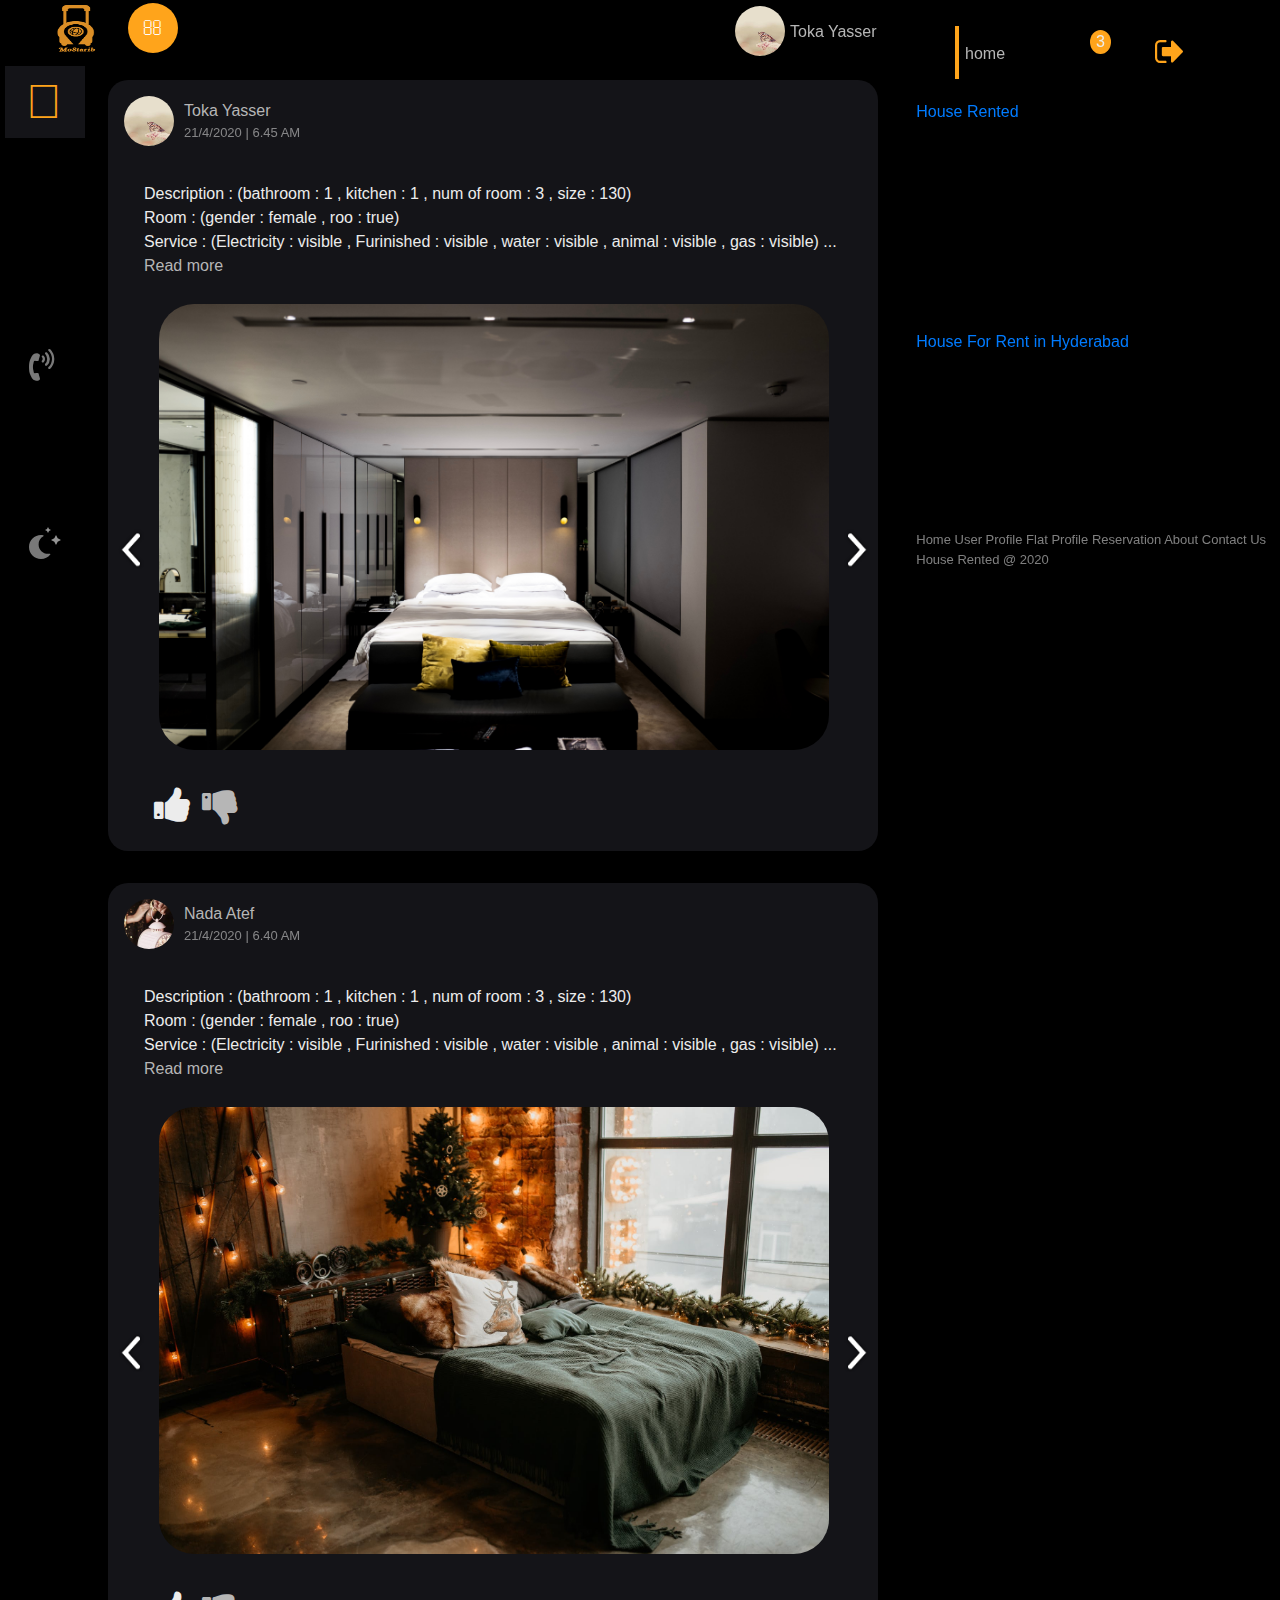
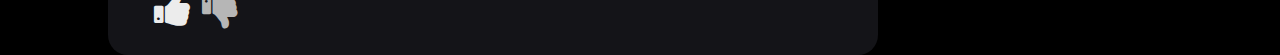
==== index.html @ 669028d1 "update html ,js files" ====
<!DOCTYPE html>
<html lang="en">

<head>
    <meta charset="utf-8">
    <meta http-equiv="X-UA-Compatible" content="IE=edge">
    <meta name="viewport" content="width=device-width, initial-scale=1">

    <!-- Title Of Page -->
    <title>Final Progect</title>

    <!-- Site Icon -->
    <link rel="icon" type="image/png" href="images/icons/Mo8treb.png" />

    <!-- CSS Links -->
    <link href="css/bootstrap.css" rel="stylesheet">
    <link href="css/Pro1.css" rel="stylesheet">
    <link href="css/sweetalert.css" rel="stylesheet">

    <!-- Fonts And Icons Links -->
    <link rel="stylesheet" href="https://use.fontawesome.com/releases/v5.7.0/css/all.css"
        integrity="sha384-lZN37f5QGtY3VHgisS14W3ExzMWZxybE1SJSEsQp9S+oqd12jhcu+A56Ebc1zFSJ" crossorigin="anonymous">
    <link rel="stylesheet" href="https://cdnjs.cloudflare.com/ajax/libs/font-awesome/4.7.0/css/font-awesome.min.css">
</head>

<body>

    <!-- My Annoncement Page Link Of Right SlideBar -->
    <div id="fb-root"></div>
    <script async defer crossorigin="anonymous"
        src="https://connect.facebook.net/en_GB/sdk.js#xfbml=1&version=v6.0"></script>

    <!-- Other Annoncement Page Link Of Right SlideBar -->
    <div id="fb-root"></div>
    <script async defer crossorigin="anonymous"
        src="https://connect.facebook.net/en_GB/sdk.js#xfbml=1&version=v6.0"></script>

    <!-- All Content Of Page  -->
    <div class="BasicPage container">
        <!-- Content Of First Row Of Body -->
        <div class="row">
            <!-- Content Of Horizental NavBar -->
            <div class="col-lg-12">
                <div class="container">
                    <!-- Header Of Horizental NavBar -->
                    <div class="row pageheader fixed-top">
                        <div class="col-lg-3 col-md-4 col-sm-6">
                            <!-- Logo of Site -->
                            <h6><img class="imglogo" src="./images/icons/Mo8treb.png" /></h6>
                            <!-- Search Icon -->
                            <div class="search">
                                <div class="s-effect">
                                    <input type="text" placeholder="      click to filter flats" id="Search" class="in">
                                    <div class="search-icon">
                                        <span class="fas fa-search"></span>
                                    </div>
                                </div>
                            </div>
                            <!-- User Profile Picture -->
                            <a href="userProfile.html" class="userinfo">
                                <img class="UserPicture" src="images/basic/profile.jpg" />
                                <h6 class="UserName">Toka Yasser</h6>
                            </a>
                            <!-- Vertical Line -->
                            <div class="line"></div>
                            <!-- Page Name -->
                            <a href="index.html" class="pagelink">
                                <h6 class="pagename">home</h6>
                            </a>
                            <!-- Notification Icon And Notification Numbers -->
                            <a class="notification-link">
                                <i class="notification fas fa-bell fa-2x fa-secondary" id="notification"></i>
                                <span class="notifi-number" id="notifi-num">3</span>
                            </a>
                            <!-- Log Out -->
                            <a class="logout-link" onclick="Logout();">
                                <i class="logout-icon fa fa-sign-out fa-2x" id="logout"></i>
                            </a>
                            <!-- Logout Content -->
                            <div id="logoutContent">
                                <div class="message">
                                    Are You Sure To Logout ?
                                </div>
                                <button class="yes">Yes</button>
                                <button class="no">Cancel</button>
                            </div>
                            <!-- Notification Content -->
                            <div class="notifi-dropdown">
                                <!-- Notification Box Content -->
                                <div class="notifi-content">
                                    <!-- Image Of Any User -->
                                    <div class="notifi-img-content">
                                        <img src="images/basic/59508415_633340147131975_897403652375838720_n.jpg"
                                            class="notifi-img">
                                    </div>
                                    <!-- What User Doing In Site(Download Post, Like Your Post, Dislike Your Post) -->
                                    <div class="notifi-info">
                                        <p>Nada Disliked your<span>Timeline Post</span></p>
                                        <span class="notifi-time">10 minutes ago</span>
                                    </div>
                                </div>
                                <!-- Notification Box Content -->
                                <div class="notifi-content">
                                    <!-- Image Of Any User -->
                                    <div class="notifi-img-content">
                                        <img src="images/basic/profile.jpg" class="notifi-img">
                                    </div>
                                    <!-- What User Doing In Site(Download Post, Like Your Post, Dislike Your Post) -->
                                    <div class="notifi-info">
                                        <p>Maruoma download<span>New Post</span></p>
                                        <span class="notifi-time">40 minutes ago</span>
                                    </div>
                                </div>
                                <!-- Notification Box Content -->
                                <div class="notifi-content">
                                    <!-- Image Of Any User -->
                                    <div class="notifi-img-content">
                                        <img src="images/basic/1116_196402540517940_1950022348_n.jpg"
                                            class="notifi-img">
                                    </div>
                                    <!-- What User Doing In Site(Download Post, Like Your Post, Dislike Your Post) -->
                                    <div class="notifi-info">
                                        <p>Toka liked your<span>Timeline Post</span></p>
                                        <span class="notifi-time">3 hour ago</span>
                                    </div>
                                </div>
                            </div>
                        </div>
                    </div>
                </div>

                <!-- Content Of Search Icon Form -->
                <div class="search-content " id='SearchContent'>
                    <div class="content">
                        <form>
                            <input type="text" placeholder="Governorate"><br>
                            <input type="text" placeholder="City"><br>
                            <input type="text" placeholder="Street"><br>
                            <input type="number" placeholder="Price"><br>
                            <input type="number" placeholder="Size"><br>
                            <input type="text" placeholder="Booking date" onfocus="(this.type='date')"><br><br>
                            <div class="col-lg-5 text-center" style="margin: auto">
                                <p id="ptype" class="accordion">choose a type ...... </p>
                                <div id="pa" class="panel">
                                    <label onclick="mytype(this)">summer resort</label> <br>
                                    <label onclick="mytype(this)">go and back</label><br>
                                    <label onclick="mytype(this)">general</label><br>
                                    <label onclick="mytype(this)">student</label><br>
                                </div>
                            </div>
                            <label class="radio-content">Room
                                <input type="radio" name="type" checked="checked">
                                <span class="checkmark"></span>
                            </label>
                            <label class="radio-content">Flat
                                <input type="radio" name="type">
                                <span class="checkmark"></span>
                            </label><br><br>
                            <input type="submit" value="filter">
                        </form>
                    </div>
                </div>
            </div>
        </div>
        <!-- Content Of Second Row That Have All Remaining Parts Of Body Under Horizental NavBar -->
        <div class="row col-lg-6 col-sm-3">
            <!-- Content Of Posts -->
            <div class="col-lg-3 col-md-4 col-sm-12">
                <!-- Content Of My First Post -->
                <main class="myPost" id="myPost">
                    <!-- User Name And Profile Picture -->
                    <a href="userProfile.html" class="userinfo">
                        <img class="UserPicture" src="images/basic/profile.jpg" />
                        <h6 class="UserName">Toka Yasser</h6>
                    </a>
                    <!-- Date Of Post That Download In This Time  -->
                    <a href="#myPost" class="date-link">
                        <p class="date">21/4/2020 | 6.45 AM</p>
                    </a>
                    <!-- Content Of (...) Icon  -->
                    <div class="myEditing">
                        <!-- (...) Icon Link -->
                        <a class="myEditing-link">
                            <i class="myEditing-icon fas fa-ellipsis-h fa-2x"></i>
                        </a>
                        <div class="myEditing-dropdown" id="myEditingDropdown">
                            <div class="myEditing-content">
                                <!-- Saving Post Link -->
                                <div class="saving-info">
                                    <a href="#" class="saving-content">
                                        <i class="save-icon far fa-bookmark fa-x"></i>
                                        <span class="saving-detail">Save Post</span>
                                    </a>
                                </div>
                                <!-- Editing Content -->
                                <div class="details-myEditing">
                                    <!-- Editing Post -->
                                    <a href="#" class="editingcontent">
                                        <i class="edit-icon fas fa-pen fa-x"></i>
                                        <span class="editing-detail">Edit Post</span>
                                    </a>
                                    <!-- Turn Off Any Notification Of My Post -->
                                    <a href="#" class="to-content">
                                        <i class="to-icon far fa-bell-slash fa-x"></i>
                                        <span class="to-detail">Turn off Notifications of Post</span>
                                    </a>
                                </div>
                                <!-- Deleting Content -->
                                <div class="details-myDeleting">
                                    <!-- Hiding My Basic Post And Showing Undoing Post -->
                                    <a href="#" onclick="myShow_myHide()" class="hidingcontent">
                                        <i class="hide-icon far fa-times-circle fa-x"></i>
                                        <span class="hiding-detail">Hide From Timeline</span>
                                    </a>
                                    <!-- Deleting My Post -->
                                    <a href="#" class="deleting-content">
                                        <i class="delete-icon fas fa-trash-alt fa-x"></i>
                                        <span class="deleting-detail">Delete Post</span>
                                    </a>
                                </div>
                            </div>
                        </div>
                    </div>
                    <!-- Some Details About My Flat -->
                    <p class="post-desc">
                        <!-- Address : (Governorate : El-Garibia , city : tanta , flat-num : 3 , house : 11 , roof : 7 , strret : 3 taha el-hakeem st , village : null) <br> -->
                        Description : (bathroom : 1 , kitchen : 1 , num of room : 3 , size : 130) <br>
                        Room : (gender : female , roo : true) <br>
                        Service : (Electricity : visible , Furinished : visible , water : visible , animal : visible ,
                        gas :
                        visible)
                        <span id="dots">...</span>
                        <!-- Read More And Read Less Description -->
                        <span id="more">
                            <br> Time : (from : , to : 1 , user-id : 3) <br>
                            Feedback : good <br>
                            Location : 25.23 N ,12.45 E <br>
                            Price : 1550$
                        </span>
                        <!-- Link Of Read More Or Read Less -->
                        <br> <a class="readmore" onclick="myFunction()" id="myBtnreadmore">Read more</a>
                    </p>
                    <!-- Images Of My Flat That Downloaded In My Post -->
                    <div class="imagepost">
                        <!-- Source Image To Achive This ChangeImg Function And Also Next, Previous Button -->
                        <img class="image" src="images/pro1/bed-with-white-bed-sheet-and-pillowcase-set-1267438.jpg"
                            id="postImages" onclick="changeImg1();">
                        <!-- Next Icon To Show Next My Falt Images  -->
                        <img class="prev" src="images/icons/prev.png" onclick="arr.prev('postImages')" />
                        <!-- Previous Icon To Show Previous My Flat Iamges  -->
                        <img class="next" id="next" src="images/icons/next.png" onclick="arr.next('postImages')" />
                    </div>
                    <!-- Like And Dislike Icon Of My Post -->
                    <div class="like-div">
                        <!-- Like Icon -->
                        <h2 class="fa fa-thumbs-up like" id="like"></h2>
                        <!-- DisLike Icon -->
                        <h2 class="fa fa-thumbs-down dislike" id="dislike"></h2>
                    </div>
                </main>
                <!-- Content Of Undo Massege Of First Post -->
                <div class="container" id="unDoingMe">
                    <div class="row unDoingMe-row">
                        <!-- Circle (x) Icon For Deleting Undoing Part Of First Post -->
                        <i class="unDoingMe-icon far fa-times-circle fa-x"></i>
                        <!-- Content Of Undoing Part Of First Post -->
                        <div class="undoing-content">
                            <h4 class="undoing-head">Post hidden</h4>
                            <p class="undoing-para">You won't see this post in your News Feed.</p>
                        </div>
                        <!-- Undo Button To Return First Post Again -->
                        <button class="undoing-btn" onclick="myShow_myHide()">
                            <a class="undoing-link">Undo</a>
                        </button>
                    </div>
                </div>
                <!-- Content Of Other Second Post -->
                <main class="otherPost" id="otherPost">
                    <!-- User Name And Profile Picture -->
                    <a href="userProfile.html" class="userinfo">
                        <img class="UserPicture"
                            src="images/basic/59508415_633340147131975_897403652375838720_n.jpg" />
                        <h6 class="UserName">Nada Atef</h6>
                    </a>
                    <!-- Date Of Post That Download In This Time  -->
                    <a href="#otherPost" class="date-link">
                        <p class="date">21/4/2020 | 6.40 AM</p>
                    </a>
                    <!-- Content Of (...) Icon  -->
                    <div class="otherEditing">
                        <!-- (...) Icon Link -->
                        <a class="otherEditing-link">
                            <i class="otherEditing-icon fas fa-ellipsis-h fa-2x"></i>
                        </a>
                        <div class="otherEditing-dropdown" id="otherEditingDropdown">
                            <div class="otherEditing-content">
                                <!-- Saving Post Link -->
                                <div class="saving-info">
                                    <a href="#" class="saving-content">
                                        <i class="save-icon far fa-bookmark fa-x"></i>
                                        <span class="saving-detail">Save Post</span>
                                    </a></div>
                                <!-- Editing In Other Post Content -->
                                <div class="details-editing-info">
                                    <!-- Turn On Any Notification Of This Post -->
                                    <a href="#" class="tn-content">
                                        <i class="tn-icon far fa-bell fa-x"></i>
                                        <span class="tn-detail">Turn on Notifications of Post</span>
                                    </a>
                                    <!-- Hiding This Post And Showing Undoing Post -->
                                    <a href="#" onclick="otherShow_otherHide()" class="hiding-content">
                                        <i class="hide-icon far fa-times-circle fa-x"></i>
                                        <span class="hiding-detail">Hide Post</span>
                                    </a>
                                </div>
                            </div>
                        </div>
                    </div>
                    <!-- Some Details About Other Flat -->
                    <p class="post-desc">
                        <!-- Address : (Governorate : El-Garibia , city : tanta , flat-num : 3 , house : 11 , roof : 7 , strret : 3 taha el-hakeem st , village : null) <br> -->
                        Description : (bathroom : 1 , kitchen : 1 , num of room : 3 , size : 130) <br>
                        Room : (gender : female , roo : true) <br>
                        Service : (Electricity : visible , Furinished : visible , water : visible , animal : visible ,
                        gas :
                        visible)
                        <span id="dots2">...</span>
                        <!-- Read More And Read Less Description -->
                        <span id="more2">
                            <br> Time : (from : , to : 1 , user-id : 3) <br>
                            Feedback : good <br>
                            Location : 25.23 N ,12.45 E <br>
                            Price : 1550$
                        </span>
                        <!-- Link Of Read More Or Read Less -->
                        <br> <a class="readmore2" onclick="myFunction2()" id="myBtnreadmore2">Read more</a>
                    </p>
                    <!-- Images Of Other Flat That Downloaded In Other User Post -->
                    <div class="imagepost2">
                        <!-- Source Image To Achive This ChangeImg Function And Also Next, Previous Button -->
                        <img class="image" src="images/pro1/pexels-photo-1879061.jpeg" id="postImages2"
                            onclick="changeImg2();">
                        <!-- Next Icon To Show Next Other Falt Images  -->
                        <img class="prev2" src="images/icons/prev.png" onclick="arr2.prev2('postImages2')" />
                        <!-- Previous Icon To Show Previous Other Flat Iamges  -->
                        <img class="next2" id="next2" src="images/icons/next.png"
                            onclick="arr2.next2('postImages2')" />
                    </div>
                    <!-- Like And Dislike Icon Of Other Post -->
                    <div class="like-div">
                        <!-- Like Icon -->
                        <h2 class="fa fa-thumbs-up like" id="like"></h2>
                        <!-- DisLike Icon -->
                        <h2 class="fa fa-thumbs-down dislike" id="dislike"></h2>
                    </div>
                </main>
                <!-- Content Of Undo Massege Of Second Post -->
                <div class="container" id="unDoingOther">
                    <div class="row unDoingOther-row">
                        <!-- Circle (x) Icon For Deleting Undoing Part Of Second Post -->
                        <i class="unDoingOther-icon far fa-times-circle fa-x"></i>
                        <!-- Content Of Undoing Part Of Second Post -->
                        <div class="undoing-content">
                            <h4 class="undoing-head">Post hidden</h4>
                            <p class="undoing-para">You won't see this post in your News Feed.</p>
                        </div>
                        <!-- Undo Button To Return Second Post Again -->
                        <button class="undoing-btn" onclick="otherShow_otherHide()">
                            <a class="undoing-link">Undo</a>
                        </button>
                    </div>
                </div>
            </div>
            <!-- Contants Of Right SlideBar -->
            <div class="col-lg-2 col-md-4 col-sm-6 fixed">
                <div class="container right" id="right">
                    <div class="row">
                        <div class="col-lg-12">
                            <!-- First And Second Row Of Right SlideBar That They Are Two Annoncements -->
                            <div class="right_slide_firstpart">
                                <!-- Annonsment 1 -->
                                <div class="anns1">
                                    <div class="fb-page"
                                        data-href="https://www.facebook.com/House-Rented-112703320418895/?modal=admin_todo_tour&amp;ref=admin_to_do_step_controller"
                                        data-tabs="" data-width="" data-height="" data-small-header="false"
                                        data-adapt-container-width="true" data-hide-cover="false"
                                        data-show-facepile="true">
                                        <blockquote
                                            cite="https://www.facebook.com/House-Rented-112703320418895/?modal=admin_todo_tour&amp;ref=admin_to_do_step_controller"
                                            class="fb-xfbml-parse-ignore"><a
                                                href="https://www.facebook.com/House-Rented-112703320418895/?modal=admin_todo_tour&amp;ref=admin_to_do_step_controller">House
                                                Rented</a></blockquote>
                                    </div>
                                </div>
                                <!-- Annonsment 1 -->
                                <div class="anns2">
                                    <div class="fb-page" data-href="https://www.facebook.com/HouseForRentInHyderabad/"
                                        data-tabs="" data-width="" data-height="" data-small-header="false"
                                        data-adapt-container-width="true" data-hide-cover="false"
                                        data-show-facepile="true">
                                        <blockquote cite="https://www.facebook.com/HouseForRentInHyderabad/"
                                            class="fb-xfbml-parse-ignore">
                                            <a href="https://www.facebook.com/HouseForRentInHyderabad/">House For Rent
                                                in
                                                Hyderabad</a>
                                        </blockquote>
                                    </div>
                                </div>
                            </div>
                            <!-- Third Row Of Right SlideBar That It Is A Footer(Links Of Page) -->
                            <div class="footer">
                                <a href="index.html" class="footer-link">Home</a>
                                <a href="userProfile.html" class="footer-link">User Profile</a>
                                <a href="flatProfile.html" class="footer-link">Flat Profile</a>
                                <a href="Reservation.html" class="footer-link">Reservation</a>
                                <a href="About.html" class="footer-link">About</a>
                                <a href="contactUs.html" class="footer-link">Contact Us</a>
                                <p class="footer-para"> House Rented @ 2020 </p>
                            </div>
                        </div>
                    </div>
                </div>
            </div>
            <!-- Content Of Vertical NavBar -->
            <div class="col-lg-1 col-md-1 col-sm-1">
                <nav class="navbar">
                    <ul class="navbar-nav">
                        <!-- This Section Of Nav Is Logo And (>>) Icon -->
                        <li class="logo">
                            <h6 class="link-text logo-text">Maruoma M7md</h6>
                            <a class=" headericon1 fas fa-angle-double-right fa-2x" style="color: #ffa41b;" h></a>
                        </li>
                        <!-- From This Section Of Nav , It Will Know All Other Pages Name And Ther Icons -->
                        <li class="nav-item">
                            <a href="index.html" class="nav-link">
                                <i class="navicon fas fa-home fa-2x fa-secondary"></i>
                                <span class="link-text">Home</span>
                            </a>
                        </li>

                        <li class="nav-item">
                            <a href="userProfile.html" class="nav-link">
                                <i class="navicon fas fa-user fa-2x fa-secondary"></i>
                                <span class="link-text">User Profile</span>
                            </a>
                        </li>

                        <li class="nav-item">
                            <a href="flatProfile.html" class="nav-link">
                                <i class="navicon fas fa-bed fa-2x fa-secondary"></i>
                                <span class="link-text">Flat Profile</span>
                            </a>
                        </li>

                        <li class="nav-item">
                            <a href="Reservation.html" class="nav-link">
                                <i class="navicon fa fa-volume-control-phone fa-2x fa-secondary"></i>
                                <span class="link-text">Reservation</span>
                            </a>
                        </li>

                        <li class="nav-item">
                            <a href="About.html" class="nav-link">
                                <i class="navicon fab fa-accusoft fa-2x fa-secondary"></i>
                                <span class="link-text">About</span>
                            </a>
                        </li>

                        <li class="nav-item">
                            <a href="contactUs.html" class="nav-link">
                                <i class="navicon fas fa-address-book fa-2x fa-secondary"></i>
                                <span class="link-text">Contact Us</span>
                            </a>
                        </li>

                        <!-- This Section Of Nav To Change Between Themes Color Of All page -->
                        <li class="nav-item" id="themeButton">
                            <a class="nav-link">
                                <svg class="theme-icon" id="darkIcon" xmlns="http://www.w3.org/2000/svg"
                                    viewBox="0 0 512 512" class="svg-inline--fa fa-moon-stars fa-w-16 fa-7x">
                                    <g class="fa-group">
                                        <path fill="currentColor"
                                            d="M320 32L304 0l-16 32-32 16 32 16 16 32 16-32 32-16zm138.7 149.3L432 128l-26.7 53.3L352 208l53.3 26.7L432 288l26.7-53.3L512 208z"
                                            class="fa-primary"></path>
                                        <path fill="currentColor"
                                            d="M332.2 426.4c8.1-1.6 13.9 8 8.6 14.5a191.18 191.18 0 0 1-149 71.1C85.8 512 0 426 0 320c0-120 108.7-210.6 227-188.8 8.2 1.6 10.1 12.6 2.8 16.7a150.3 150.3 0 0 0-76.1 130.8c0 94 85.4 165.4 178.5 147.7z"
                                            class="fa-secondary"></path>
                                    </g>
                                </svg>
                                <svg class="theme-icon" id="lightIcon" aria-hidden="true" focusable="false"
                                    data-prefix="fad" data-icon="sun" role="img" xmlns="http://www.w3.org/2000/svg"
                                    viewBox="0 0 512 512" class="svg-inline--fa fa-sun fa-w-16 fa-7x">
                                    <g class="fa-group">
                                        <path fill="currentColor"
                                            d="M502.42 240.5l-94.7-47.3 33.5-100.4c4.5-13.6-8.4-26.5-21.9-21.9l-100.4 33.5-47.41-94.8a17.31 17.31 0 0 0-31 0l-47.3 94.7L92.7 70.8c-13.6-4.5-26.5 8.4-21.9 21.9l33.5 100.4-94.7 47.4a17.31 17.31 0 0 0 0 31l94.7 47.3-33.5 100.5c-4.5 13.6 8.4 26.5 21.9 21.9l100.41-33.5 47.3 94.7a17.31 17.31 0 0 0 31 0l47.31-94.7 100.4 33.5c13.6 4.5 26.5-8.4 21.9-21.9l-33.5-100.4 94.7-47.3a17.33 17.33 0 0 0 .2-31.1zm-155.9 106c-49.91 49.9-131.11 49.9-181 0a128.13 128.13 0 0 1 0-181c49.9-49.9 131.1-49.9 181 0a128.13 128.13 0 0 1 0 181z"
                                            class="fa-primary"></path>
                                        <path fill="currentColor"
                                            d="M352 256a96 96 0 1 1-96-96 96.15 96.15 0 0 1 96 96z"
                                            class="fa-secondary"></path>
                                    </g>
                                </svg>
                                <svg class="theme-icon" id="solarIcon" aria-hidden="true" focusable="false"
                                    data-prefix="fad" data-icon="sunglasses" role="img"
                                    xmlns="http://www.w3.org/2000/svg" viewBox="0 0 576 512"
                                    class="svg-inline--fa fa-sunglasses fa-w-18 fa-7x">
                                    <g class="fa-group">
                                        <path fill="currentColor"
                                            d="M574.09 280.38L528.75 98.66a87.94 87.94 0 0 0-113.19-62.14l-15.25 5.08a16 16 0 0 0-10.12 20.25L395.25 77a16 16 0 0 0 20.22 10.13l13.19-4.39c10.87-3.63 23-3.57 33.15 1.73a39.59 39.59 0 0 1 20.38 25.81l38.47 153.83a276.7 276.7 0 0 0-81.22-12.47c-34.75 0-74 7-114.85 26.75h-73.18c-40.85-19.75-80.07-26.75-114.85-26.75a276.75 276.75 0 0 0-81.22 12.45l38.47-153.8a39.61 39.61 0 0 1 20.38-25.82c10.15-5.29 22.28-5.34 33.15-1.73l13.16 4.39A16 16 0 0 0 180.75 77l5.06-15.19a16 16 0 0 0-10.12-20.21l-15.25-5.08A87.95 87.95 0 0 0 47.25 98.65L1.91 280.38A75.35 75.35 0 0 0 0 295.86v70.25C0 429 51.59 480 115.19 480h37.12c60.28 0 110.38-45.94 114.88-105.37l2.93-38.63h35.76l2.93 38.63c4.5 59.43 54.6 105.37 114.88 105.37h37.12C524.41 480 576 429 576 366.13v-70.25a62.67 62.67 0 0 0-1.91-15.5zM203.38 369.8c-2 25.9-24.41 46.2-51.07 46.2h-37.12C87 416 64 393.63 64 366.11v-37.55a217.35 217.35 0 0 1 72.59-12.9 196.51 196.51 0 0 1 69.91 12.9zM512 366.13c0 27.5-23 49.87-51.19 49.87h-37.12c-26.69 0-49.1-20.3-51.07-46.2l-3.12-41.24a196.55 196.55 0 0 1 69.94-12.9A217.41 217.41 0 0 1 512 328.58z"
                                            class="fa-secondary"></path>
                                        <path fill="currentColor"
                                            d="M64.19 367.9c0-.61-.19-1.18-.19-1.8 0 27.53 23 49.9 51.19 49.9h37.12c26.66 0 49.1-20.3 51.07-46.2l3.12-41.24c-14-5.29-28.31-8.38-42.78-10.42zm404-50l-95.83 47.91.3 4c2 25.9 24.38 46.2 51.07 46.2h37.12C489 416 512 393.63 512 366.13v-37.55a227.76 227.76 0 0 0-43.85-10.66z"
                                            class="fa-primary"></path>
                                    </g>
                                </svg>
                                <span class="link-text">Themes</span>
                            </a>
                        </li>
                    </ul>
                </nav>
            </div>
        </div>
    </div>

    <!-- JS Links -->
    <script defer src="js/Pro1.js"></script>
    <script src="js/jquery-1.12.4.min.js"></script>
    <script src="js/sweetalert.min.js"></script>

</body>

</html>
---- css/Pro1.css ----
/*************************************************************************/

/*---------------[ Basic Page ]--------------- */

:root {
    --text-primary: #b6b6b6;
    --text-secondary: #ececec;
    --bg-primary: #000000;
    --bg-secondary: #141418;
    --transition-speed: 600ms;
}

body {
    background-color: var(--bg-primary);
    color: var(--text-secondary);
    margin: 0;
    padding: 0;
    overflow-x: hidden;
}

/*************************************************************************/

/*---------------[ Top NavBar ]--------------- */

.pageheader {
    background-color: var(--bg-primary);
    padding: 5px;
    height: 58px;
}

/*--------------[ Logo ]-------------- */

.pageheader .imglogo {
    width: 50px;
    height: 50px;
    margin-left: 50px;
}

/*----------[ Search Icon ]----------- */

.search {
    color: black;
    width: 30px;
    height: 30px;
    margin-top: 10px;
    position: absolute;
    right: 50%;
    left: 50%;
    transition: all 0.8s ease-in-out;
}

.search-translate {
    transform: translate(100px, 0);
}

.search .s-effect {
    position: relative;
}

.search .in {
    position: absolute;
    width: 0px;
    height: 40px;
    top: -65px;
    left: -70px;
    padding: 5px 20px;
    outline: none;
    font-size: 18px;
    border-radius: 20px;
    color: black;
    border: 1px solid rgba(255, 164, 27);
    transition: all 0.8s ease;
    background-color: white;
}

.search .search-icon {
    position: absolute;
    width: 50px;
    height: 50px;
    color: white;
    border-radius: 50%;
    right: 55px;
    top: -70px;
    cursor: pointer;
    text-align: center;
    line-height: 50px;
    font-size: 20px;
    background-color: rgba(255, 164, 27);
    transition: all 0.8s ease;
}

.search .in.active {
    width: 220px;
}

.search .s-effect .animate {
    transform: rotate(-360deg);
}

/*----------[ Search Content ]----------- */

.search-content {
    position: fixed;
    z-index: 999;
    left: 0;
    top: 0;
    bottom: 0;
    height: 0%;
    width: 100%;
    overflow: auto;
    background-color: rgba(0, 0, 0, 0.9);
    transition: 0.5s;
}

.search-content .content {
    width: 50%;
    margin: auto;
    padding-top: 70px;
    padding-bottom: 30px;
    text-align: center;
    margin-bottom: 40px;
}

.search-content h2 {
    color: white;
    text-align: center;
    padding-bottom: 10px;
    padding-top: 20px;
    color: #57b846;
    font-weight: bold;
    font-family: "dancing script", cursive;
}

.search-content input[type=number], .search-content input[type="submit"], .search-content input[type=text], .search-content input[type=date] {
    border: none;
    width: 210px;
    outline: none;
    padding-bottom: 10px;
    border-radius: 25px;
    background-color: white;
    height: 40px;
    padding-left: 25px;
    padding-right: 20px;
    padding-top: 0x;
    padding-bottom: 0px;
    color: #666;
    margin-top: 10px;
    transition: all 0.5s ease-in;
    font-family: "dancing script", cursive;
}

.radio-content {
    position: relative;
    padding-left: 35px;
    margin-bottom: 12px;
    cursor: pointer;
    font-size: 17px;
    margin-left: 10px;
    color: #eee;
    font-family: "dancing script", cursive;
}

.radio-content input {
    position: absolute;
    opacity: 0;
    cursor: pointer;
    height: 0;
    width: 0;
}

.checkmark {
    position: absolute;
    top: 0;
    left: 0;
    height: 20px;
    width: 20px;
    background-color: #eee;
    border-radius: 50%;
}

.radio-content:hover input~.checkmark {
    background-color: #ccc;
}

.radio-content input:checked~.checkmark {
    background-color: #666;
}

.checkmark:after {
    content: "";
    position: absolute;
    display: none;
}

.radio-content input:checked~.checkmark:after {
    display: block;
}

.radio-content .checkmark:after {
    top: 6px;
    left: 6px;
    width: 8px;
    height: 8px;
    border-radius: 50%;
    background: white;
    opacity: 1;
}

form .type {
    margin-top: 20px;
    color: #666;
    font-size: 25px;
}

.select {
    position: relative;
    background: #fff;
    height: 40px;
    cursor: pointer;
    margin: auto;
    margin-top: -15px;
    margin-bottom: 25px;
}

select {
    width: 100%;
    height: 100%;
    background: none;
    border: none;
    -webkit-appearance: none;
    padding: 0 50px 0 20px;
    cursor: pointer;
    font-family: "dancing script", cursive;
    color: white;
    background-color: #89cff0;
    text-indent: 1px;
    outline: none;
}

option {
    outline: none;
    border: none;
}

.select:after {
    content: '';
    width: 0;
    height: 0;
    border-style: solid;
    border-width: 10px 7px 0;
    border-color: #fff transparent transparent transparent;
    position: absolute;
    right: 11px;
    top: 50%;
    transform: translateY(-50%);
}

.accordion {
    cursor: pointer;
    line-height: 35px;
    font-weight: 300;
    letter-spacing: 1px;
    transition: all 0.4s ease-in-out;
    background-color: rgba(255, 164, 27);
    color: white;
    text-align: center;
    font-family: "dancing script", cursive;
    border-radius: 25px;
}

.panel {
    padding: 0 18px;
    overflow: hidden;
    max-height: 0;
    transition: max-height 0.2s ease-out;
    text-align: center;
    font-family: "dancing script", cursive;
    color: rgba(255, 255, 255, 0.8);
    transition: all 0.4s ease-in-out;
    margin-bottom: 20px;
}

.panel label {
    transition: all 0.4s ease-in-out;
    cursor: pointer;
}

.panel label:hover {
    transform: translateX(10px);
    color: rgba(255, 164, 27)
}

.search-content input[type="submit"] {
    margin-top: -20px;
    color: white;
    border: 1px solid white;
    background-color: rgba(0, 0, 0, 0.1);
}

.search-content input[type='submit']:hover {
    background-color: rgba(255, 164, 27);
    transform: scale(1.1, 1.1);
}

/*-------------[ User Information ]-------------- */

.pageheader .userinfo, .pageheader .pagelink, .pageheader .notification-link {
    text-decoration: none;
}

.pageheader .UserPicture {
    width: 50px;
    height: 50px;
    border-radius: 50%;
    margin-left: 990px;
    margin-top: -90px;
}

.pageheader .UserName {
    margin-left: 1050px;
    margin-top: -65px;
    width: 100%;
    color: var(--text-primary);
}

.pageheader .line {
    border-left: 4px solid #ffa41b;
    height: 53px;
    width: 40px;
    margin-left: 1200px;
    margin-top: -45px;
}

.pageheader .pagename {
    margin-left: 1220px;
    margin-top: -35px;
    color: var(--text-primary);
    width: 100px;
}

/*-------------[ Notification Icon ]-------------- */

.pageheader .notification {
    margin-left: 1350px;
    color: var(--text-primary);
    text-decoration: none;
    position: fixed;
    margin-top: -35px;
    cursor: pointer;
}

.pageheader .notification:hover {
    color: #ffa41b;
}

.notification-link .notifi-number {
    position: fixed;
    top: 30px;
    padding: 0px 6px;
    border-radius: 50%;
    margin-left: 1370px;
    background-color: #ffa41b;
    color: var(--text-secondary);
    display: block;
}

/*-----------[ Notification Content ]------------ */

.notifi-dropdown {
    width: 350px;
    height: auto;
    background: var(--bg-secondary);
    border-radius: 5px;
    box-shadow: 2px 2px 3px rgba(0, 0, 0, 0.125);
    padding: 15px;
    margin-left: 1130px;
    margin-top: 20px;
    position: relative;
    display: none;
}

.notifi-dropdown .notifi-content {
    display: flex;
    align-items: center;
    padding: 10px 0;
    border-bottom: 1px solid var(--bg-primary);
}

.notifi-dropdown .notifi-content:last-child {
    border-bottom: 0px;
}

.notifi-dropdown .notifi-content .notifi-img-content {
    margin-right: 15px;
}

.notifi-dropdown .notifi-content .notifi-img-content .notifi-img {
    width: 50px;
    border-radius: 50%;
    height: 50px;
}

.notifi-dropdown .notifi-content .notifi-info p {
    margin-bottom: 5px;
}

.notifi-dropdown .notifi-content .notifi-info p span {
    color: #ffa41b;
    margin-left: 5px;
}

.notifi-dropdown .notifi-content .notifi-info .notifi-time {
    color: #c5c5e6;
    font-size: 12px;
}

.notifi-dropdown:before {
    content: "";
    position: absolute;
    top: -18px;
    left: 67%;
    transform: translateX(-50%);
    border: 10px solid;
    border-color: transparent transparent var(--bg-secondary) transparent;
}

.notifi-dropdown.active {
    display: block;
}

/*-------------[ Logout Icon ]-------------- */

.logout-icon {
    margin-left: 1430px;
    text-decoration: none;
    position: fixed;
    margin-top: -35px;
    cursor: pointer;
    color: #ffa41b;
}

.logout-icon:hover {
    color: var(--text-primary);
}

/*-----------[ Logout Content ]------------ */

#logoutContent {
    display: none;
    background: linear-gradient(to right, #ffa41b, #ebc675);
    background-size: cover;
    color: var(--bg-primary);
    position: absolute;
    width: 350px;
    border-radius: 5px;
    left: 50%;
    padding: 16px 8px 8px;
    box-sizing: border-box;
    justify-content: center;
    align-items: center;
    text-align: center;
    margin-left: 400px;
}

#logoutContent .yes, #logoutContent .no {
    color: var(--text-primary);
    border: 1px solid white;
    background-color: var(--bg-secondary);
    padding: 2px 5px;
    outline: none;
    border-radius: 25px;
    transition: all 0.5s ease-in;
    width: 60px;
    text-align: center;
    height: 40px;
    padding: 5px;
    margin-right: 10px;
}

#logoutContent .no {
    width: 95px;
}

#logoutContent .yes:hover, #logoutContent .no:hover {
    background-color: #ffa41b;
    transform: scale(1.1, 1.1);
    color: var(--text-secondary);
}

#logoutContent .message {
    text-align: center;
    padding-bottom: 20px;
}

/*------------[ Responsive Top NavBar ]------------ */

@media(max-width: 1500px) {
    .search .in {
        left: -50px;
    }
    .search .search-icon {
        right: 35px;
    }
    .pageheader .notification {
        margin-left: 1325px;
        margin-top: -35px;
    }
    .notification-link .notifi-number {
        margin-left: 1340px;
    }
    .notifi-dropdown {
        margin-left: 1105px;
    }
    .notifi-dropdown:before {
        left: 67%;
    }
    .logout-icon {
        margin-left: 1380px;
    }
}

@media(max-width: 1400px) {
    .search .in {
        left: -50px;
    }
    .search .search-icon {
        right: 35px;
    }
    .pageheader .UserPicture {
        margin-left: 830px;
    }
    .pageheader .UserName {
        margin-left: 885px;
    }
    .pageheader .line {
        margin-left: 1050px;
    }
    .pageheader .pagename {
        margin-left: 1060px;
    }
    .pageheader .notification {
        margin-left: 1180px;
        margin-top: -35px;
    }
    .notification-link .notifi-number {
        margin-left: 1195px;
    }
    .notifi-dropdown {
        margin-left: 950px;
    }
    .notifi-dropdown:before {
        left: 70%;
    }
    .logout-icon {
        margin-left: 1240px;
    }
    #logoutContent {
        margin-left: 300px;
    }
}

@media (max-width: 1300px) {
    .search .in {
        left: -20px;
    }
    .search .search-icon {
        right: 5px;
    }
    .pageheader .UserPicture {
        margin-left: 730px;
    }
    .pageheader .UserName {
        margin-left: 785px;
    }
    .pageheader .line {
        margin-left: 950px;
    }
    .pageheader .pagename {
        margin-left: 960px;
    }
    .pageheader .notification {
        margin-left: 1070px;
    }
    .notification-link .notifi-number {
        margin-left: 1085px;
    }
    .notifi-dropdown {
        margin-left: 890px;
    }
    .notifi-dropdown:before {
        left: 55%;
    }
    .logout-icon {
        margin-left: 1150px;
    }
}

@media (max-width: 1200px) {
    .notifi-dropdown {
        margin-left: 800px;
    }
    .notifi-dropdown:before {
        left: 81%;
    }
    .logout-icon {
        margin-left: 1120px;
    }
}

@media (max-width: 1100px) {
    .search .in {
        left: 0px;
    }
    .search .search-icon {
        right: -15px;
    }
    .pageheader .UserPicture {
        margin-left: 630px;
    }
    .pageheader .UserName {
        margin-left: 685px;
    }
    .pageheader .line {
        margin-left: 850px;
    }
    .pageheader .pagename {
        margin-left: 860px;
    }
    .pageheader .notification {
        margin-left: 950px;
    }
    .notification-link .notifi-number {
        margin-left: 965px;
    }
    .notifi-dropdown {
        margin-left: 700px;
    }
    .notifi-dropdown:before {
        left: 75%;
    }
    .logout-icon {
        margin-left: 1000px;
    }
}

@media (max-width: 1000px) {
    .search .in {
        left: -30px;
    }
    .search .search-icon {
        right: 10px;
    }
    .pageheader .UserPicture {
        margin-left: 550px;
    }
    .pageheader .UserName {
        margin-left: 605px;
    }
    .pageheader .line {
        margin-left: 750px;
    }
    .pageheader .pagename {
        margin-left: 760px;
    }
    .pageheader .notification {
        margin-left: 850px;
    }
    .notification-link .notifi-number {
        margin-left: 865px;
    }
    .notifi-dropdown {
        margin-left: 600px;
    }
    .notifi-dropdown:before {
        left: 75%;
    }
    .logout-icon {
        margin-left: 890px;
    }
    #logoutContent {
        margin-left: 200px;
    }
}

@media (max-width: 900px) {
    .pageheader .UserPicture {
        margin-left: 650px;
    }
    .pageheader .UserName, .pageheader .pagename, .pageheader .line {
        display: none;
    }
    .pageheader .notification {
        margin-left: 720px;
        margin-top: -70px;
    }
    .notification-link .notifi-number {
        margin-left: 735px;
    }
    .notifi-dropdown {
        margin-left: 550px;
        margin-top: -30px;
        width: 300px;
    }
    .notifi-dropdown:before {
        left: 61%;
    }
    .logout-icon {
        margin-left: 800px;
        margin-top: -70px;
    }
    #logoutContent {
        margin-top: -50px;
    }
}

@media (max-width: 800px) {
    .search .in {
        left: 0px;
    }
    .search .search-icon {
        right: -15px;
    }
    .pageheader .UserPicture {
        margin-left: 600px;
    }
    .pageheader .notification {
        margin-left: 670px;
    }
    .notification-link .notifi-number {
        margin-left: 685px;
    }
    .notifi-dropdown {
        margin-left: 450px;
    }
    .notifi-dropdown:before {
        left: 78%;
    }
    .logout-icon {
        margin-left: 720px;
    }
    #logoutContent {
        margin-left: 100px;
    }
}

@media (max-width: 700px) {
    .search .in {
        left: -40px;
    }
    .search .search-icon {
        right: 25px;
    }
    .pageheader .UserPicture {
        margin-left: 470px;
    }
    .pageheader .notification {
        margin-left: 540px;
    }
    .notification-link .notifi-number {
        margin-left: 555px;
    }
    .notifi-dropdown {
        margin-left: 350px;
    }
    .notifi-dropdown:before {
        left: 68%;
    }
    .logout-icon {
        margin-left: 600px;
    }
    #logoutContent {
        margin-left: 0px;
        margin-top: -20;
    }
}

@media (max-width: 600px){
    .search .in {
        left: -60px;
    }
    .search .search-icon {
        right: 45px;
    }
    .pageheader .imglogo {
        margin-left: 15px;
    }
    .pageheader .UserPicture {
        margin-left: 420px;
    }
    .pageheader .notification {
        margin-left: 480px;
    }
    .notification-link .notifi-number {
        margin-left: 495px;
    }
    .notifi-dropdown {
        margin-left: 250px;
    }
    .notifi-dropdown:before {
        left: 81%;
    }
    .logout-icon {
        margin-left: 530px;
    }
    #logoutContent {
        margin-left: -20px;
    }
}

@media (max-width: 580px){
    .search .in {
        left: -200px;
    }
    .search .search-icon {
        right: 185px;
    }
    .pageheader .UserPicture {
        margin-left: 350px;
    }
    .pageheader .notification {
        margin-left: 30px;
        margin-top: -50px;
    }
    .notification-link .notifi-number {
        margin-left: 445px;
    }
    .notifi-dropdown {
        margin-left: 200px;
    }
    .notifi-dropdown:before {
        left: 81%;
    }
    .logout-icon {
        margin-left: 80px;
        margin-top: -50px;
    }
    #logoutContent {
        margin-left: -150px;
    }
}

@media (max-width: 500px) {
    .search .in {
        left: -140px;
    }
    .search .in.active {
        width: 173px;
    }
    .search .search-icon {
        right: 125px;
    }
    .pageheader .UserPicture {
        margin-left: 295px;
    }
    .pageheader .notification {
        margin-left: 15px;
        margin-top: -45px;
    }
    .notification-link .notifi-number {
        margin-left: 375px;
    }
    .notifi-dropdown {
        margin-left: 110px;
    }
    .notifi-dropdown:before {
        left: 73%;
        margin-top: 2px;
    }
    .logout-icon {
        margin-left: 60px;
        margin-top: -45px;
    }
    #logoutContent {
        margin-left: -150px;
        width: 300px;
    }
}

/*************************************************************************/

/*----------------[ Left NavBar ]-------------- */

.navbar {
    position: fixed;
    background-color: var(--bg-primary);
    transition: width 600ms ease;
    overflow: auto;
    padding-right: 100px;
    margin-top: 58px;
    margin-left: -470px;
}

.navbar-nav {
    list-style: none;
    padding: 0;
    margin: 0;
    display: flex;
    flex-direction: column;
    align-items: center;
    height: 100%;
}

.nav-item {
    width: 100%;
    margin-bottom: -8px;
}

.nav-link {
    display: flex;
    align-items: center;
    height: 4.2rem;
    color: var(--text-primary);
    text-decoration: none;
    filter: grayscale(100%) opacity(0.7);
    transition: var(--transition-speed);
}

.nav-link:hover {
    filter: grayscale(0%) opacity(1);
    background: var(--bg-secondary);
    color: var(--text-secondary);
}

.link-text {
    display: none;
    margin-left: 1.2rem;
    font-size: small;
}

.nav-link .navicon, .nav-link svg {
    width: 2rem;
    min-width: 2rem;
    margin: 0 1.5rem;
}

#themeButton .nav-link {
    margin-top: 150px;
    cursor: pointer;
}

.fa-primary {
    color: #f3d948;
}

.fa-secondary {
    color: #ffa41b;
}

.headericon1 {
    transition: var(--transition-speed);
}

.logo {
    font-weight: bold;
    text-transform: uppercase;
    margin-bottom: 1rem;
    text-align: center;
    color: var(--text-secondary);
    background: var(--bg-secondary);
    font-size: 1.5rem;
    letter-spacing: 2px;
    width: 100%;
}

.logo .headericon1 {
    transform: rotate(0deg);
    transition: var(--transition-speed);
}

.logo-text {
    display: inline;
    position: absolute;
    left: -999px;
    transition: var(--transition-speed);
}

.logo-text {
    margin-left: 1.5rem;
    margin-top: 15px;
}

.navbar:hover .logo .headericon1 {
    transform: rotate(-180deg);
}

/*------------[ Responsive Left NavBar ]------------ */

@media(max-width: 1550px) {
    .navbar {
        margin-left: -445px;
    }
}

@media(max-width: 1500px) {
    .navbar {
        margin-left: -400px;
    }
}

@media(max-width: 1400px) {
    .navbar {
        margin-left: -350px;
    }
    #themeButton .nav-link {
        margin-top: 0px;
    }
}

@media (max-width: 1300px) {
    .navbar {
        margin-left: -330px;
    }
}

@media (max-width: 1100px) {
    .navbar {
        margin-left: -280px;
    }
}

@media (max-width: 1000px) {
    .navbar {
        margin-left: -250px;
    }
}

@media (max-width: 900px) {
    .navbar {
        margin-left: -220px;
    }
}

@media (max-width: 800px) {
    .navbar {
        margin-left: -175px;
    }
}

/*------[ Small Screens Of Left NavBar ]------*/

@media only screen and (max-width: 700px) {
    .navbar {
        bottom: 0;
        width: 100vw;
        height: 4rem;
        overflow-y: hidden;
        margin-left: -145px;
    }
    .logo {
        display: none;
    }
    .navbar-nav {
        flex-direction: row;
    }
    .nav-link {
        justify-content: center;
    }
    .nav-item {
        margin-left: 10px;
    }
    #themeButton .nav-link {
        margin-top: 0px;
    }
}

/*------[ Large Screens Of Left NavBar ]------*/

@media only screen and (min-width: 700px) {
    .navbar {
        top: 0;
        width: 5rem;
        height: 100vh;
    }
    .navbar:hover {
        width: 16rem;
    }
    .navbar:hover .link-text {
        display: inline;
    }
    .navbar:hover .logo .headericon1 {
        margin-left: 11rem;
    }
    .navbar:hover .logo-text {
        left: 0px;
    }
}

@media (max-width: 600px) {
    .navbar {
        margin-left: -98px;
        height: 4.5rem;
        width: 100vw;
    }
    .nav-item {
        margin-left: -2px;
    }
}

@media (max-width: 580px){
    .navbar {
        margin-left: -48px;
        width: 105vw;
    }
}

@media (max-width: 500px) {
    .navbar {
        margin-left: -34px;
        width: 98vw;
    }
    .nav-item {
        margin-left: -13px;
    }
}

/*************************************************************************/

/*-----------------------[ Main Post ]---------------------- */

.myPost, .otherPost {
    margin-top: 5rem;
    padding: 1rem;
    background-color: var(--bg-secondary);
    width: 760%;
    border-radius: 20px;
}

.otherPost {
    margin-top: 2rem;
}

.myPost .userinfo, .otherPost .userinfo {
    text-decoration: none;
}

/*------------[ User Post Info ]------------- */

.myPost .UserPicture, .otherPost .UserPicture {
    width: 50px;
    height: 50px;
    border-radius: 50%;
}

.myPost .UserName, .otherPost .UserName {
    width: 100%;
    margin-top: -45px;
    margin-left: 60px;
    color: var(--text-primary);
}

.myPost .date-link, .otherPost .date-link {
    text-decoration-color: var(--text-primary);
    cursor: default;
}

.myPost .date, .otherPost .date {
    font-size: small;
    width: 100%;
    margin-top: -5px;
    margin-left: 60px;
    color: var(--text-primary);
    filter: grayscale(100%) opacity(0.7);
}

/*-----------[ Post Description ]------------ */

.myPost .post-desc, .otherPost .post-desc {
    padding: 5px;
    padding-left: 20px;
}

.myPost #more, .otherPost #more2 {
    display: none;
}

.myPost .readmore, .otherPost .readmore2 {
    cursor: pointer;
    text-decoration: solid;
    color: var(--text-primary);
}

.myPost .readmore:hover, .otherPost .readmore2:hover {
    color: #ffa41b;
}

/*-----------[ Post Image ]------------ */

.imagepost, .imagepost2 {
    margin: -20px 0px;
}

.imagepost img, .imagepost2 img {
    height: 100%;
    max-height: 500px;
}

.imagepost img:hover, .imagepost2 img:hover {
    transform: scale(1.05);
}

#postImages, #postImages2 {
    transition: 1s;
    padding: 15px;
    width: 100%;
    max-width: 700px;
    margin-left: 20px;
    border-radius: 50px;
    margin-top: 10px;
    margin-bottom: 10px;
}

.imagepost .next, .imagepost2 .next2 {
    width: 40px;
    height: 40px;
    position: absolute;
    margin-left: 0px;
    margin-top: 250px;
    cursor: pointer;
}

.imagepost .prev, .imagepost2 .prev2 {
    width: 40px;
    height: 40px;
    position: absolute;
    margin-left: -740px;
    margin-top: 250px;
    cursor: pointer;
}

/*-----------[ Post Like ]------------ */

.like-div {
    font-size: 40px;
}

.like {
    margin-top: 30px;
    margin-left: 30px;
    cursor: pointer;
    color: var(--text-secondary);
}

.dislike {
    margin-left: 0px;
    cursor: pointer;
    color: var(--text-primary);
}

.like:hover, .dislike:hover {
    color: #000;
}

.likebutton-clicked, .dislikebutton-clicked {
    color: #ffa41b;
}

/*-----------[ Editing Icon ]------------ */

.myEditing, .otherEditing {
    margin-top: -70px;
    margin-bottom: 40px;
}

.myEditing .myEditing-link, .otherEditing .otherEditing-link {
    color: var(--text-primary);
    background-color: var(--bg-secondary);
    width: 0px;
    margin-left: 680px;
}

.myEditing .myEditing-icon, .otherEditing .otherEditing-icon {
    color: var(--text-primary);
    text-decoration: none;
    margin-top: 10px;
    cursor: pointer;
}

.myEditing-dropdown, .otherEditing-dropdown {
    width: 300px;
    height: auto;
    background: var(--bg-primary);
    border-radius: 20px;
    box-shadow: 2px 2px 3px rgba(0, 0, 0, 0.125);
    padding: 15px;
    margin-left: 480px;
    opacity: 0.9;
    font-family: "dancing script", cursive;
    position: absolute;
    transition: all 0.4s ease-in-out;
    display: none;
}

.otherEditing-dropdown .otherEditing-content .saving-info:first-child {
    margin-bottom: 5px;
    border-bottom: 1px solid #ffa41b;
}

.otherEditing-dropdown .otherEditing-content :last-child {
    border-bottom: 0px;
}

.otherEditing-dropdown .otherEditing-content .saving-content, .otherEditing-dropdown .otherEditing-content .tn-content {
    text-decoration: none;
    color: var(--text-secondary);
    margin-right: 170px;
    margin-bottom: 5px;
}

.otherEditing-dropdown .otherEditing-content .hiding-content {
    text-decoration: none;
    color: var(--text-secondary);
    margin-bottom: 5px;
}

.otherEditing-dropdown .otherEditing-content .saving-content .save-icon, .otherEditing-dropdown .otherEditing-content .tn-content .tn-icon, .otherEditing-dropdown .otherEditing-content .hiding-content .hide-icon {
    padding-top: 5px;
    padding-right: 10px;
    padding-bottom: 10px;
}

.myEditing-dropdown:before, .otherEditing-dropdown:before {
    content: "";
    position: absolute;
    top: -18px;
    left: 72%;
    transform: translateX(-50%);
    border: 10px solid;
    border-color: transparent transparent var(--bg-primary) transparent;
}

.myEditing-dropdown.active, .otherEditing-dropdown.active {
    display: block;
}

/*-----------[ Editing Icon Of My Post ]------------ */

.myEditing-dropdown .myEditing-content .saving-info:first-child {
    margin-bottom: 5px;
    border-bottom: 1px solid #ffa41b;
}

.myEditing-dropdown .myEditing-content :last-child {
    border-bottom: 0px;
}

.myEditing-dropdown .myEditing-content .saving-content {
    text-decoration: none;
    color: var(--text-secondary);
    margin-right: 170px;
    margin-bottom: 5px;
}

.myEditing-dropdown .myEditing-content .saving-content .save-icon {
    padding-top: 5px;
    padding-right: 10px;
    padding-bottom: 10px;
}

.myEditing-dropdown .myEditing-content .details-myEditing {
    border-bottom: 1px solid #ffa41b;
}

.myEditing-dropdown .myEditing-content .editingcontent, .myEditing-dropdown .myEditing-content .to-content, .myEditing-dropdown .myEditing-content .deleting-content {
    text-decoration: none;
    color: var(--text-secondary);
    margin-right: 190px;
    margin-bottom: 5px;
}

.myEditing-dropdown .myEditing-content .to-content {
    margin-right: 0px;
}

.myEditing-dropdown .myEditing-content .hidingcontent {
    text-decoration: none;
    color: var(--text-secondary);
    margin-right: 170px;
    margin-bottom: 5px;
}

.myEditing-dropdown .myEditing-content .deleting-content {
    margin-right: 70px;
}

.myEditing-dropdown .myEditing-content .editingcontent .edit-icon, .myEditing-dropdown .myEditing-content .to-content .to-icon, .myEditing-dropdown .myEditing-content .hidingcontent .hide-icon, .myEditing-dropdown .myEditing-content .deleting-content .delete-icon {
    padding-top: 5px;
    padding-right: 10px;
    padding-bottom: 10px;
}

/*-----------[ Hiding Icon ]------------ */

#unDoingMe, #unDoingOther {
    margin-left: 100px;
    background-color: var(--bg-secondary);
    color: var(--text-primary);
    width: 500px;
    margin-top: 90px;
    border-radius: 20px;
    display: none;
}

#unDoingOther {
    margin-top: 20px;
}

.unDoingMe-row, .unDoingOther-row {
    padding-left: 10px;
}

.unDoingMe-icon, .unDoingOther-icon {
    margin-top: 20px;
    padding-right: 10px;
    cursor: pointer;
}

.undoing-content {
    margin-top: 5px;
}

.undoing-head {
    margin-bottom: 0px;
}

.undoing-link {
    text-decoration: none;
    color: var(--bg-secondary);
}

.undoing-link:hover {
    text-decoration: none;
    color: var(--bg-secondary);
}

.undoing-btn {
    color: var(--bg-secondary);
    border: 1px solid white;
    background-color: var(--text-primary);
    padding: 2px 5px;
    outline: none;
    border-radius: 25px;
    transition: all 0.5s ease-in;
    font-family: "dancing script", cursive;
    width: 100px;
    height: 40px;
    margin-top: 15px;
    margin-left: 45px;
}

.undoing-btn:hover {
    background-color: #ffa41b;
    transform: scale(1.1, 1.1);
}

/*------------[ Responsive Main Post ]------------ */

@media(max-width: 1500px) {
    .myPost, .otherPost {
        margin-left: 0rem;
    }
}

@media (max-width: 1300px) {
    .myPost, .otherPost {
        margin-left: 0.5rem;
    }
}

@media (max-width: 1200px) {
    .myPost, .otherPost {
        margin-left: 10rem;
        width: 900%;
    }
    .myEditing, .otherEditing {
        margin-left: -45px;
    }
    #postImages, #postImages2 {
        margin-left: 0px;
    }
    .imagepost .next, .imagepost2 .next2 {
        width: 35px;
        height: 35px;
        margin-left: -5px;
    }
    .imagepost .prev, .imagepost2 .prev2 {
        display: none;
    }
    #unDoingMe, #unDoingOther {
        margin-left: 250px;
    }
}

@media (max-width: 1000px) {
    .myPost, .otherPost {
        margin-left: 8rem;
        width: 3400%;
    }
    .myEditing, .otherEditing {
        margin-left: -185px;
    }
    #unDoingMe, #unDoingOther {
        margin-left: 200px;
    }
}

@media (max-width: 900px) {
    .myPost, .otherPost {
        margin-left: 8.4rem;
        width: 3500%;
    }
    .myEditing, .otherEditing {
        margin-left: -165px;
    }
    .myEditing-dropdown, .otherEditing-dropdown {
        width: 280px;
        margin-left: 480px;
    }
    .otherEditing-dropdown .otherEditing-content .saving-content {
        margin-right: 140px;
    }
    .myEditing-dropdown .myEditing-content .saving-content, .myEditing-dropdown .myEditing-content .to-content {
        margin-right: 50px;
    }
    .myEditing-dropdown:before, .otherEditing-dropdown:before {
        left: 77%;
    }
}

@media (max-width: 800px) {
    .myPost, .otherPost {
        margin-left: 11rem;
        width: 3000%;
    }
    .myEditing, .otherEditing {
        margin-left: -225px;
    }
    #unDoingMe, #unDoingOther {
        margin-left: 190px;
    }
}

@media (max-width: 700px) {
    .myPost, .otherPost {
        margin-left: -5rem;
        width: 950%;
    }
    .myEditing, .otherEditing {
        margin-left: -125px;
    }
    #unDoingMe, #unDoingOther {
        margin-left: 4rem;
        width: 600%;
    }
    .undoing-btn {
        margin-bottom: 15px;
        margin-top: 5px;
        margin-left: 250px;
    }
}

@media only screen and (max-width: 700px) {
    main {
        margin: 0;
    }
    .otherPost, #unDoingOther {
        margin-bottom: 100px;
    }
}

@media (max-width: 600px) {
    .myPost, .otherPost {
        margin-left: -2rem;
        width: 800%;
    }
    .myEditing, .otherEditing {
        margin-left: -225px;
    }
    .imagepost .next, .imagepost2 .next2 {
        width: 30px;
        height: 30px;
        margin-top: 180px;
    }
}
@media (max-width: 580px){
    .myPost, .otherPost {
        margin-left: -2rem;
        width: 120%;
    }
}
@media (max-width: 500px) {
    .myPost, .otherPost {
        margin-left: 0rem;
        width: 110%;
    }
    .myEditing, .otherEditing {
        margin-left: -365px;
    }
    .imagepost .next, .imagepost2 .next2 {
        margin-top: 150px;
    }
    #unDoingMe, #unDoingOther {
        margin-left: 2rem;
        width: 90%;
    }
    .undoing-btn {
        margin-bottom: 10px;
        margin-top: 0px;
        margin-left: 200px;
    }
}

/*************************************************************************/

/*----------------[ Right NavBar ]-------------- */

.right .anns1 {
    margin-left: 700px;
    margin-top: 100px;
    margin-bottom: 20px;
    position: fixed;
    display: block;
}

.right .anns2 {
    margin-left: 700px;
    position: fixed;
    margin-top: 330px;
}

.right .footer {
    margin-top: 10px;
    margin-left: 700px;
    margin-top: 530px;
    font-size: small;
    position: fixed;
}

.right .footer .footer-link, .footer-para {
    text-decoration-color: var(--text-primary);
    color: var(--text-primary);
    opacity: 0.7;
}

/*------------[ Responsive Right NavBar ]------------ */

@media(max-width: 1400px) {
    .right {
        margin-left: -20px;
    }
}

@media (max-width: 1300px) {
    .right {
        margin-left: -30px;
    }
}

@media (max-width: 1200px) {
    .right .anns1, .right .anns2, .right .footer {
        display: none;
    }
}

/*************************************************************************/

/*----------------[ Themes Color ]-------------- */

.dark {
    --text-primary: #b6b6b6;
    --text-secondary: #ececec;
    --bg-primary: #000000;
    --bg-secondary: #141418;
    /* Flat Profile */
    --back-img: linear-gradient(rgba(0, 0, 0, 0.9), rgba(0, 0, 0, 0.9)), url(../images/flat/5.jpg);
    --tab-toggle: #ffa41b;
    --add-key: #b6b6b6;
    --back-val: #343a4054;
}

.light {
    --text-primary: #1f1f1f;
    --text-secondary: #000000;
    --bg-primary: #ffffff;
    --bg-secondary: #e4e4e4;
    /* Flat Profile */
    --back-img: linear-gradient(rgba(255, 255, 255, 0.9), rgba(255, 255, 255, 0.9)), url(../images/flat/5.jpg);
    --tab-toggle: #ffa41b;
    --add-key: #000000;
    --back-val: #343a4030;
}

.solar {
    --text-primary: #576e75;
    --text-secondary: #35535c;
    --bg-primary: #fdf6e3;
    --bg-secondary: #f5e5b8;
    /* Flat Profile */
    --back-img: linear-gradient(rgba(248, 228, 186, 0.9), rgba(247, 227, 184, 0.9)), url(../images/flat/5.jpg);
    --tab-toggle: #ffa41b;
    --back-val: #343a4030;
}

.theme-icon {
    display: none;
}

.dark #darkIcon {
    display: block;
}

.light #lightIcon {
    display: block;
}

.solar #solarIcon {
    display: block;
}
---- css/sweetalert.css ----
@import './css/icons';
@import './css/text';
@import './css/buttons';
@import './css/content';
@import './css/button-loader';

:root {
  --swal-modal-width: 478px;
}

.swal-overlay {
  position: fixed;
  top: 0;
  bottom: 0;
  left: 0;
  right: 0;
  text-align: center;
  font-size: 0; /* Remove gap between inline-block elements */
  overflow-y: auto;

  background-color: rgba(0, 0, 0, 0.4);
  z-index: 10000;
  pointer-events: none;
  opacity: 0;
  transition: opacity 0.3s;
  &::before {
    content: ' ';
    display: inline-block;
    vertical-align: middle; /* vertical alignment of the inline element */
    height: 100%;
  }

  &--show-modal {
    opacity: 1;
    pointer-events: auto;

    & .swal-modal {
      opacity: 1;
      pointer-events: auto;
      box-sizing: border-box;
      animation: showSweetAlert 0.3s;
      will-change: transform;
    }
  }
}

.swal-modal {
  width: var(--swal-modal-width);
  opacity: 0;
  pointer-events: none;
  background-color: white;
  text-align: center;
  border-radius: 5px;

  position: static;
  margin: 20px auto;
  display: inline-block;
  vertical-align: middle;

  transform: scale(1);
  transform-origin: 50% 50%;
  z-index: 10001;
  transition: transform 0.3s, opacity 0.2s;

  @media all and (max-width: 500px) {
    width: calc(100% - 20px);
  }
}

@keyframes showSweetAlert {
  0% {
    transform: scale(1);
  }
  1% {
    transform: scale(0.5);
  }

  45% {
    transform: scale(1.05);
  }

  80% {
    transform: scale(0.95);
  }

  100% {
    transform: scale(1);
  }
}

/*
Target IE8-IE10 due to incompability with the css `pointer-event` property.
@see https://github.com/t4t5/sweetalert/issues/863
*/
@media screen\0 {
  .swal-overlay {
    visibility: hidden;
  }

  .swal-overlay--show-modal {
    visibility: visible;
  }

  .swal-button__loader {
    visibility: hidden;
  }

  .swal-overlay--show-modal .swal-modal {
    visibility: visible;
  }

  .swal-modal {
    visibility: hidden;
  }
}
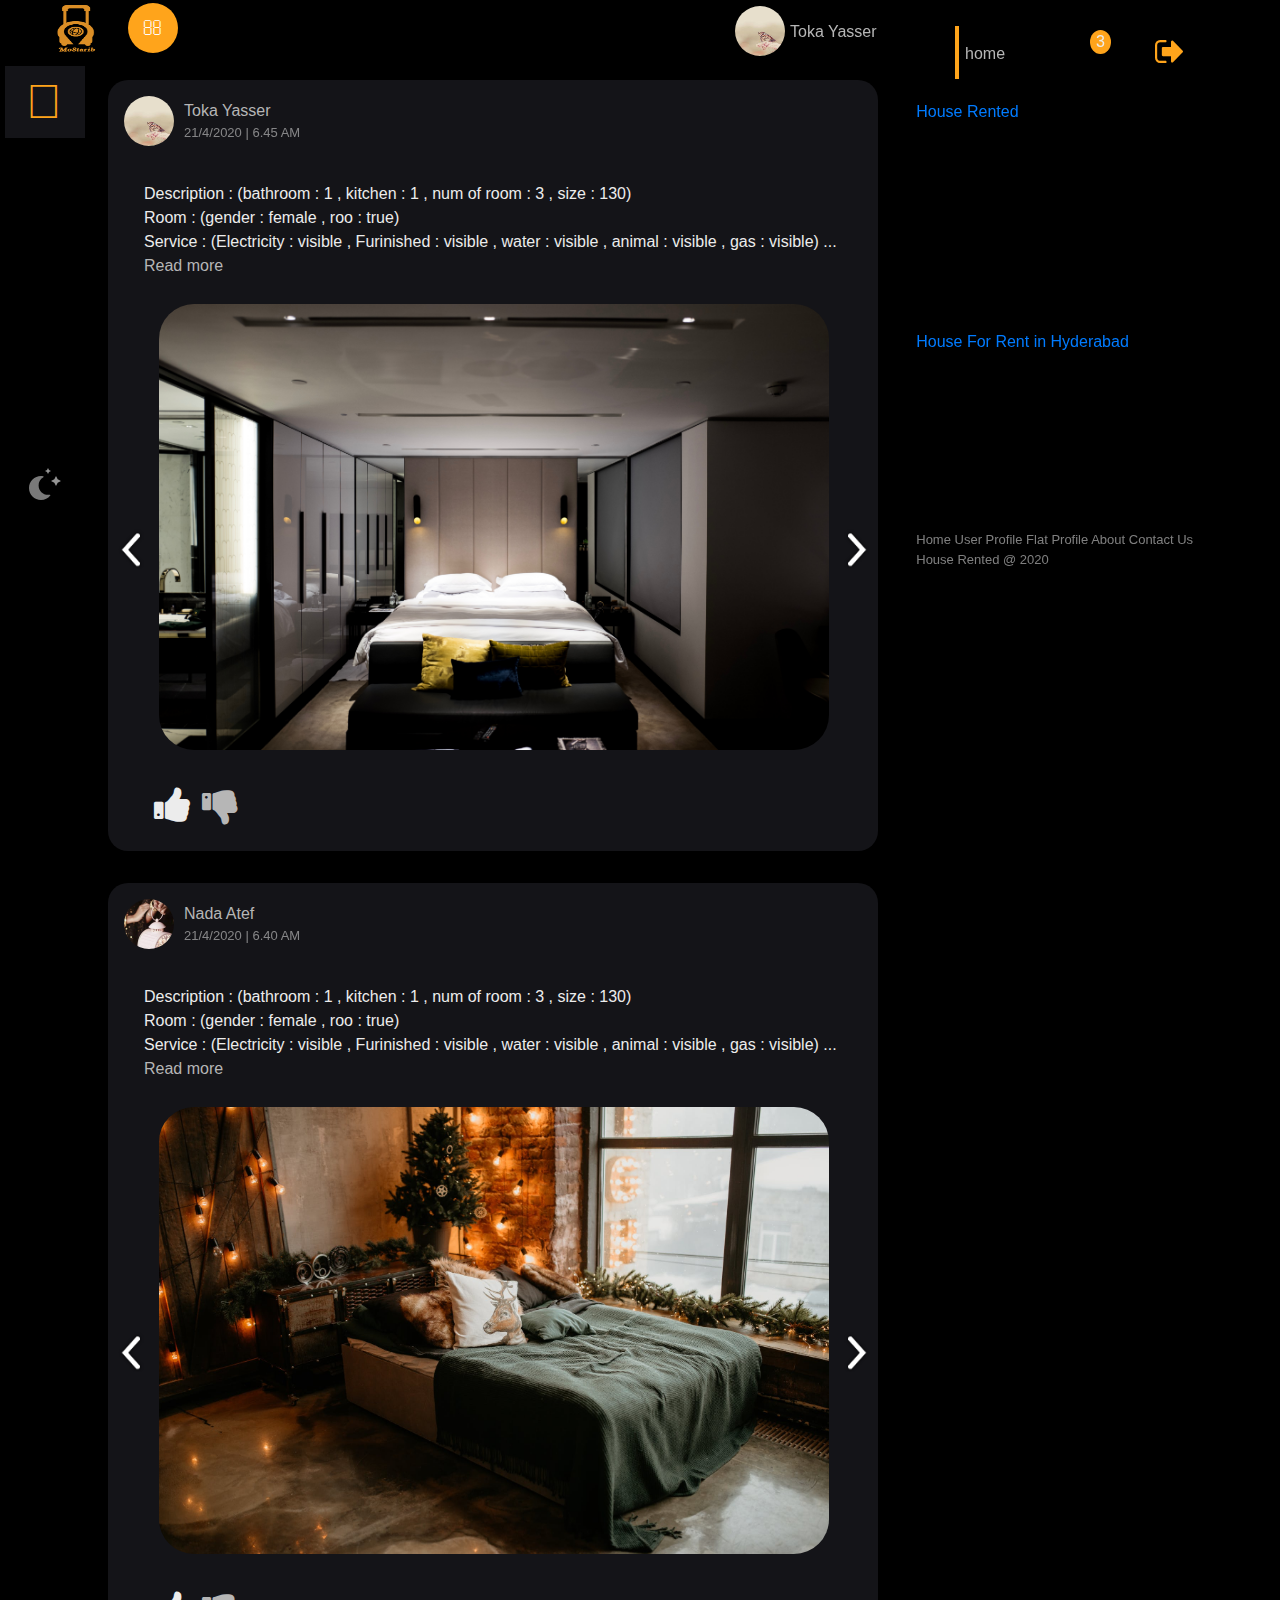
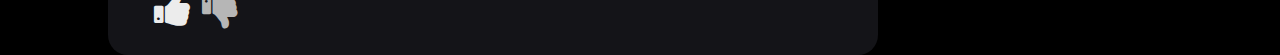
==== commit 35e60340: "//Reservation.html" ====
--- a/index.html
+++ b/index.html
@@ -412,7 +412,7 @@
                                 <a href="index.html" class="footer-link">Home</a>
                                 <a href="userProfile.html" class="footer-link">User Profile</a>
                                 <a href="flatProfile.html" class="footer-link">Flat Profile</a>
-                                <a href="Reservation.html" class="footer-link">Reservation</a>
+                                <!-- <a href="Reservation.html" class="footer-link">Reservation</a> -->
                                 <a href="About.html" class="footer-link">About</a>
                                 <a href="contactUs.html" class="footer-link">Contact Us</a>
                                 <p class="footer-para"> House Rented @ 2020 </p>
@@ -451,13 +451,13 @@
                                 <span class="link-text">Flat Profile</span>
                             </a>
                         </li>
-
+<!-- 
                         <li class="nav-item">
                             <a href="Reservation.html" class="nav-link">
                                 <i class="navicon fa fa-volume-control-phone fa-2x fa-secondary"></i>
                                 <span class="link-text">Reservation</span>
                             </a>
-                        </li>
+                        </li> -->
 
                         <li class="nav-item">
                             <a href="About.html" class="nav-link">
